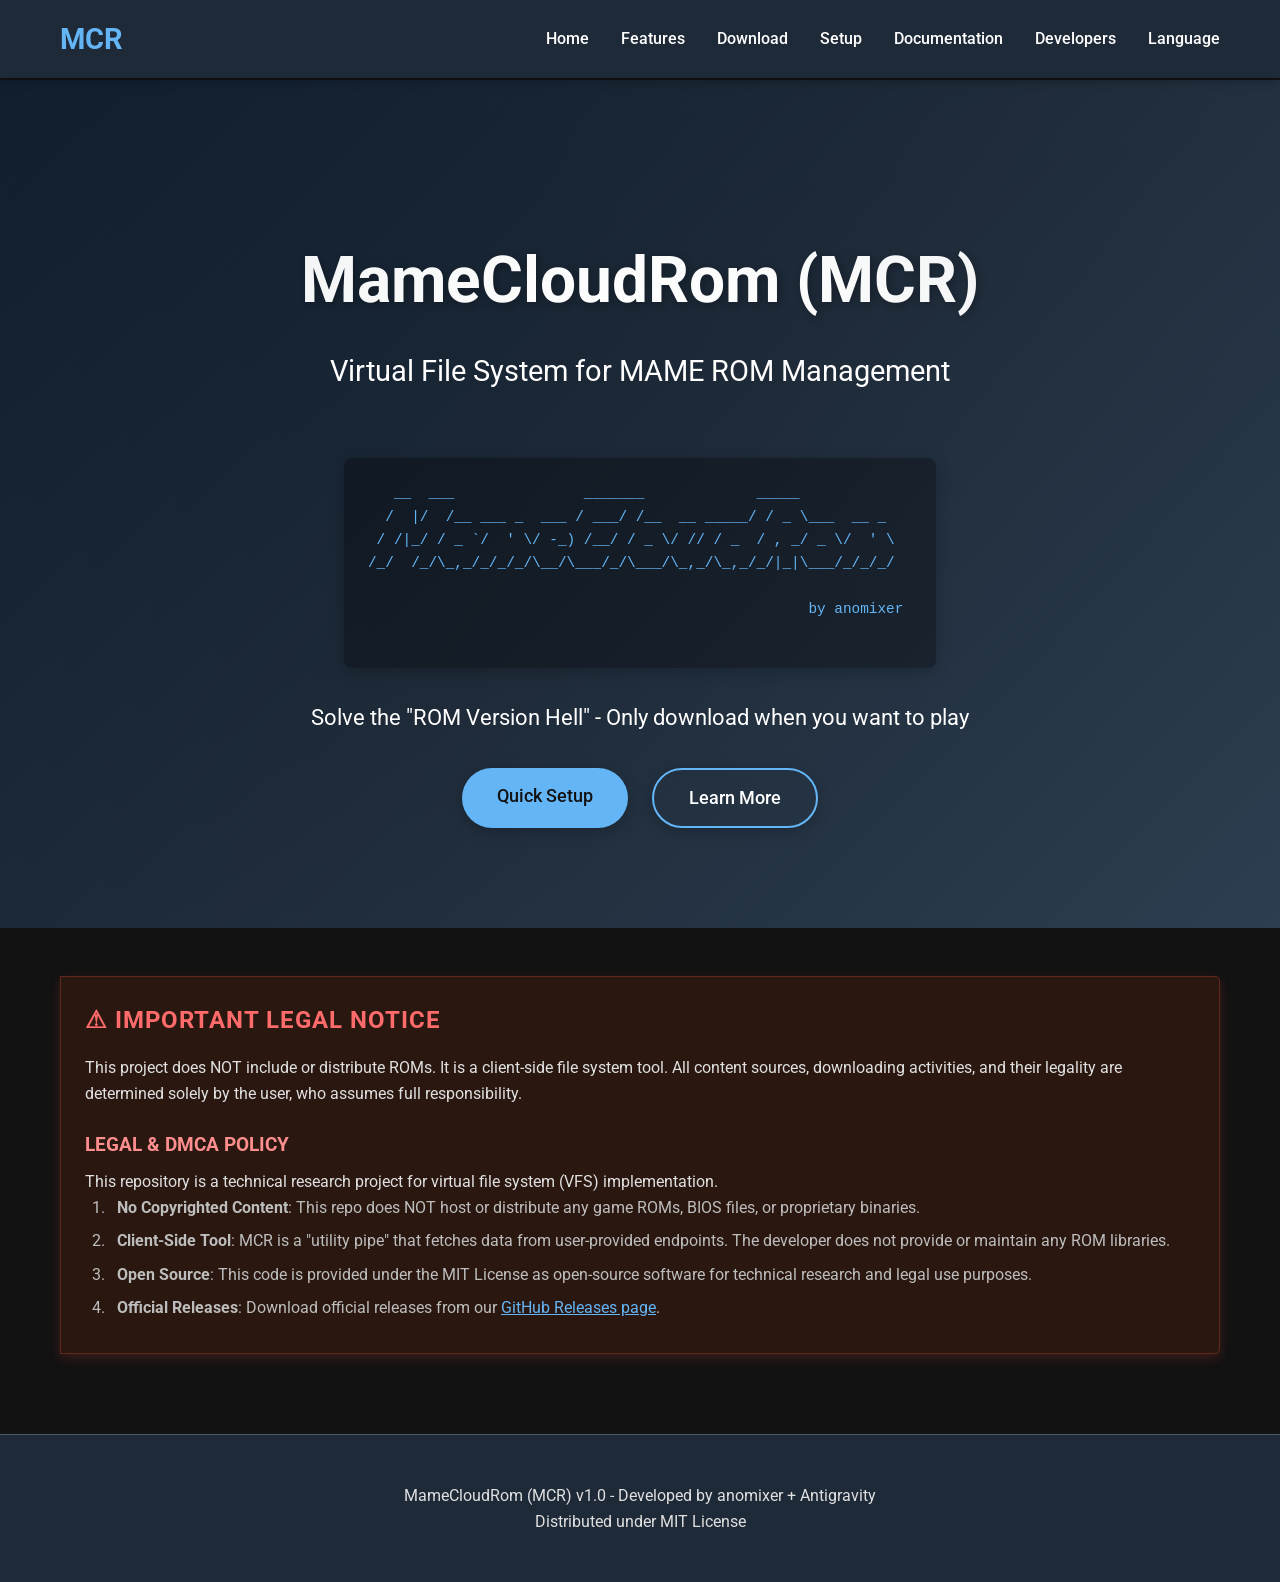
==== index.html @ 8e0c6914 "docs: release clean website branch (static files only)" ====
<!DOCTYPE html>
<html lang="en">
<head>
    <meta charset="UTF-8">
    <meta name="viewport" content="width=device-width, initial-scale=1.0">
    <title>MameCloudRom</title>
    <link rel="stylesheet" href="styles.css">
    <link href="https://fonts.googleapis.com/css2?family=Roboto:wght@300;400;500;700&display=swap" rel="stylesheet">
</head>
<body>
    <header>
        <nav class="navbar">
            <div class="nav-container">
                <div class="logo">
                    <h2>MCR</h2>
                </div>
                <ul class="nav-menu">
                    <li><a href="index.html" data-i18n="nav-home">Home</a></li>
                    <li><a href="features.html" data-i18n="nav-features">Features</a></li>
                    <li><a href="download.html" data-i18n="nav-download">Download</a></li>
                    <li><a href="setup.html" data-i18n="nav-setup">Setup</a></li>
                    <li><a href="docs.html" data-i18n="nav-docs">Documentation</a></li>
                    <li><a href="developers.html" data-i18n="nav-developers">Developers</a></li>
                    <li class="dropdown">
                        <a href="#" class="dropbtn" data-i18n="nav-lang">Language</a>
                        <div class="dropdown-content">
                            <a href="#" onclick="changeLanguage('en')">English</a>
                            <a href="#" onclick="changeLanguage('zh_TW')">繁體中文</a>
                            <a href="#" onclick="changeLanguage('zh_CN')">简体中文</a>
                        </div>
                    </li>
                </ul>
            </div>
        </nav>
    </header>

    <main>
        <section id="home" class="hero">
            <div class="container">
                <div class="hero-content">
                    <h1 data-i18n="hero-title">MameCloudRom</h1>
                    <p class="subtitle" data-i18n="hero-subtitle">Virtual File System for MAME ROM Management</p>
                    <div class="logo-art">
                        <pre>
   __  ___               _______             _____           
  /  |/  /__ ___ _  ___ / ___/ /__  __ _____/ / _ \___  __ _ 
 / /|_/ / _ `/  ' \/ -_) /__/ / _ \/ // / _  / , _/ _ \/  ' \
/_/  /_/\_,_/_/_/_/\__/\___/_/\___/\_,_/\_,_/_/|_|\___/_/_/_/
                                                               
                                                   by anomixer
                        </pre>
                    </div>
                    <p class="tagline" data-i18n="hero-tagline">Solve the "ROM Version Hell" - Only download when you want to play</p>
                    <div class="cta-buttons">
                        <a href="setup.html" class="btn btn-primary" data-i18n="btn-quick-setup">Quick Setup</a>
                        <a href="features.html" class="btn btn-secondary" data-i18n="btn-learn-more">Learn More</a>
                    </div>
                </div>
            </div>
        </section>

        <section id="disclaimer" class="disclaimer">
            <div class="container">
                <div class="disclaimer-box">
                    <div class="important-notice">
                        <h3 data-i18n="disclaimer-title">⚠ Important Legal Notice</h3>
                        <p data-i18n="disclaimer-text">This project does NOT include or distribute ROMs. It is a client-side file system tool.</p>
                        
                        <h4 data-i18n="disclaimer-policy-title">LEGAL & DMCA POLICY</h4>
                        <p data-i18n="disclaimer-policy-intro">This repository is a technical research project for virtual file system (VFS) implementation.</p>
                        <ol>
                            <li data-i18n="disclaimer-item-1"><strong>No Copyrighted Content</strong>: This repo does NOT host or distribute any game ROMs.</li>
                            <li data-i18n="disclaimer-item-2"><strong>Client-Side Tool</strong>: MCR is a "utility pipe" that fetches data.</li>
                            <li data-i18n="disclaimer-item-3"><strong>Open Source</strong>: This code is provided under the MIT License.</li>
                            <li data-i18n="disclaimer-item-4"><strong>Official Releases</strong>: Download from GitHub.</li>
                        </ol>
                    </div>
                </div>
            </div>
        </section>
    </main>

    <footer>
        <div class="container">
            <p data-i18n="footer-text">MameCloudRom (MCR) v1.0 - Developed by anomixer + Antigravity</p>
            <p data-i18n="footer-license">Distributed under MIT License</p>
        </div>
    </footer>

    <script src="script.js"></script>
</body>
</html>
---- styles.css ----
/* Reset and Base Styles */
* {
    margin: 0;
    padding: 0;
    box-sizing: border-box;
}

body {
    font-family: 'Roboto', sans-serif;
    line-height: 1.6;
    color: var(--text-color);
    background-color: var(--bg-color);
    scroll-behavior: smooth;
    transition: background-color, color 0.3s ease;
}

.container {
    max-width: 1200px;
    margin: 0 auto;
    padding: 0 20px;
}

/* Header Styles */
.navbar {
    background-color: var(--header-bg);
    padding: 1rem 0;
    position: fixed;
    width: 100%;
    top: 0;
    z-index: 1000;
    box-shadow: 0 2px 10px rgba(0, 0, 0, 0.3);
    transition: all 0.3s ease;
}

.nav-container {
    max-width: 1200px;
    margin: 0 auto;
    padding: 0 20px;
    display: flex;
    justify-content: space-between;
    align-items: center;
}

.logo h2 {
    color: var(--accent-color);
    font-size: 1.8rem;
    font-weight: bold;
    transition: transform 0.3s ease;
}

.logo h2:hover {
    transform: scale(1.05);
}

.nav-menu {
    display: flex;
    list-style: none;
}

.nav-menu li {
    margin-left: 2rem;
}

.nav-menu a {
    color: white;
    text-decoration: none;
    font-weight: 500;
    transition: color 0.3s ease;
    position: relative;
    padding: 5px 0;
}

.nav-menu a:hover {
    color: var(--accent-color);
}

.nav-menu a::after {
    content: '';
    position: absolute;
    bottom: 0;
    left: 0;
    width: 0;
    height: 2px;
    background-color: var(--accent-color);
    transition: width 0.3s ease;
}

.nav-menu a:hover::after {
    width: 100%;
}

.theme-toggle {
    font-size: 1.2rem;
    padding: 5px !important;
    transition: transform 0.3s ease;
}

.theme-toggle:hover {
    transform: scale(1.2);
    color: var(--accent-color) !important;
}

/* Dropdown styles */
.dropdown {
    position: relative;
    display: inline-block;
}

.dropdown-content {
    display: none;
    position: absolute;
    right: 0;
    background-color: var(--header-bg);
    min-width: 160px;
    box-shadow: 0 8px 16px rgba(0, 0, 0, 0.3);
    z-index: 1;
    border-radius: 4px;
    overflow: hidden;
}

.dropdown-content a {
    color: white;
    padding: 12px 16px;
    display: block;
    transition: background-color 0.3s ease;
}

.dropdown-content a:hover {
    background-color: #2a3a4a;
}

.dropdown:hover .dropdown-content {
    display: block;
}

/* Hero Section */
.hero {
    background: linear-gradient(135deg, #0d1b2a, #1e2a38, #2c3e50);
    color: white;
    padding: 150px 0 100px;
    text-align: center;
    margin-top: 70px;
    position: relative;
    overflow: hidden;
}

.hero::before {
    content: '';
    position: absolute;
    top: 0;
    left: 0;
    width: 100%;
    height: 100%;
    background: radial-gradient(circle, transparent 20%, #2c3e50 150%);
    opacity: 0.2;
}

.hero h1 {
    font-size: 4rem;
    margin-bottom: 1rem;
    text-shadow: 2px 2px 8px rgba(0, 0, 0, 0.3);
    animation: fadeInUp 1s ease;
}

.subtitle {
    font-size: 1.8rem;
    margin-bottom: 2rem;
    opacity: 0.9;
    animation: fadeInUp 1s ease 0.2s both;
}

.logo-art {
    display: flex;
    justify-content: center;
}

.logo-art pre {
    color: var(--accent-color);
    font-size: 0.9rem;
    margin: 2rem auto;
    max-width: 800px;
    background: rgba(0, 0, 0, 0.3);
    padding: 1.5rem;
    border-radius: 8px;
    overflow-x: auto;
    box-shadow: 0 4px 15px rgba(0, 0, 0, 0.2);
    animation: fadeInUp 1s ease 0.4s both;
    white-space: pre;
    text-align: left;
}

.tagline {
    font-size: 1.4rem;
    margin-bottom: 2rem;
    max-width: 800px;
    margin-left: auto;
    margin-right: auto;
    animation: fadeInUp 1s ease 0.6s both;
}

.cta-buttons {
    display: flex;
    justify-content: center;
    gap: 1.5rem;
    flex-wrap: wrap;
    animation: fadeInUp 1s ease 0.8s both;
}

.btn {
    display: inline-block;
    padding: 14px 35px;
    border-radius: 50px;
    text-decoration: none;
    font-weight: 500;
    transition: all 0.3s ease;
    cursor: pointer;
    font-size: 1.1rem;
    border: none;
    outline: none;
    position: relative;
    overflow: hidden;
    box-shadow: 0 4px 15px rgba(0, 0, 0, 0.2);
}

.btn-primary {
    background-color: var(--accent-color);
    color: var(--bg-color);
}

.btn-primary:hover {
    background-color: #42a5f5;
    color: white;
    transform: translateY(-3px);
    box-shadow: 0 6px 20px rgba(0, 0, 0, 0.25);
}

.btn-secondary {
    background-color: transparent;
    color: white;
    border: 2px solid var(--accent-color);
}

.btn-secondary:hover {
    background-color: var(--accent-color);
    color: white;
    transform: translateY(-3px);
    box-shadow: 0 6px 20px rgba(0, 0, 0, 0.25);
}

/* Main Content Adjustment for Fixed Navbar */
main {
    margin-top: 80px;
}

/* Sections */
section {
    padding: 40px 0;
}

.features-intro,
.setup-intro,
.download-intro,
.docs-intro,
.dev-intro {
    background: var(--section-bg);
    padding: 60px 0;
    text-align: center;
}

.features-intro h1,
.setup-intro h1,
.download-intro h1,
.docs-intro h1,
.dev-intro h1 {
    font-size: 2.5rem;
    color: var(--accent-color);
    margin-bottom: 1rem;
}

.features-intro p,
.setup-intro p,
.download-intro p,
.docs-intro p,
.dev-intro p {
    font-size: 1.2rem;
    color: var(--secondary-text);
    max-width: 700px;
    margin: 0 auto;
}

/* Link styles */
a {
    color: var(--accent-color);
    text-decoration: none;
    transition: color 0.3s ease;
}

a:hover {
    color: #42a5f5;
    text-decoration: underline;
}

/* Links inside content blocks */
.disclaimer-box a,
.version-card a,
.prereq-item a,
.dependency-item a {
    color: var(--accent-color);
    text-decoration: underline;
}

.disclaimer-box a:hover,
.version-card a:hover,
.prereq-item a:hover,
.dependency-item a:hover {
    color: #42a5f5;
    text-decoration: underline;
}

/* Features Grid */
.features-grid {
    background-color: var(--bg-color);
}

.features-grid .container {
    display: grid;
    grid-template-columns: repeat(3, 1fr);
    gap: 1.5rem;
    padding: 2rem 0;
    max-width: 1200px;
    margin: 0 auto;
}

.feature-card {
    background: var(--card-bg);
    border-radius: 10px;
    padding: 1.5rem;
    margin: 0;
    box-shadow: 0 5px 15px rgba(0, 0, 0, 0.3);
    transition: transform 0.3s ease, box-shadow 0.3s ease;
    text-align: center;
    border: 1px solid var(--border-color);
    align-self: stretch;
}

.feature-card:hover {
    transform: translateY(-10px);
    box-shadow: 0 15px 30px rgba(0, 0, 0, 0.4);
}

.feature-card h3 {
    color: var(--accent-color);
    margin-bottom: 1rem;
    font-size: 1.4rem;
}

.feature-card p {
    color: var(--secondary-text);
}

.tech-grid {
    display: grid;
    grid-template-columns: repeat(auto-fit, minmax(300px, 1fr));
    gap: 1.5rem;
    margin-top: 1rem;
}

.tech-item {
    background: var(--card-bg);
    border-radius: 10px;
    padding: 1.5rem;
    box-shadow: 0 5px 15px rgba(0, 0, 0, 0.3);
    text-align: center;
    border: 1px solid var(--light-border);
}

.tech-item h4 {
    color: var(--accent-color);
    margin-bottom: 0.5rem;
}

/* Prerequisites */
.prereq-grid {
    display: grid;
    grid-template-columns: repeat(auto-fit, minmax(300px, 1fr));
    gap: 1.5rem;
    margin-top: 1rem;
}

.prereq-item {
    background: var(--card-bg);
    border-radius: 10px;
    padding: 1.5rem;
    box-shadow: 0 5px 15px rgba(0, 0, 0, 0.3);
    border: 1px solid var(--border-color);
}

.prereq-item h3 {
    color: var(--accent-color);
    margin-bottom: 0.5rem;
}

.prereq-item p {
    color: var(--secondary-text);
}

/* Setup Steps */
.setup-steps {
    margin-top: 1rem;
    counter-reset: step-counter;
    list-style: none;
    padding: 0;
}

.setup-steps li {
    counter-increment: step-counter;
    margin-bottom: 2rem;
    padding-left: 2rem;
    position: relative;
    background: var(--card-bg);
    padding: 1.5rem;
    border-radius: 8px;
    box-shadow: 0 5px 15px rgba(0, 0, 0, 0.3);
    border: 1px solid var(--light-border);
}

.setup-steps li::before {
    content: counter(step-counter);
    position: absolute;
    left: -1.5rem;
    top: -0.5rem;
    background: var(--accent-color);
    color: white;
    width: 2.5rem;
    height: 2.5rem;
    border-radius: 50%;
    display: flex;
    align-items: center;
    justify-content: center;
    font-weight: bold;
    font-size: 1.2rem;
}

.setup-steps h3 {
    color: var(--accent-color);
    margin-bottom: 0.5rem;
    font-size: 1.3rem;
    font-weight: 600;
}

.code-block {
    background: var(--card-bg);
    color: var(--highlight-text);
    padding: 1.5rem;
    border-radius: 8px;
    overflow-x: auto;
    margin: 1.5rem 0;
    box-shadow: 0 5px 15px rgba(0, 0, 0, 0.3);
    border: 1px solid var(--light-border);
}

.code-block pre {
    margin: 0;
    font-family: monospace;
    font-size: 1rem;
    line-height: 1.4;
}

.options-list {
    margin-top: 1rem;
}

.options-list li {
    margin-bottom: 0.8rem;
    padding-left: 1rem;
}

/* Download Page */
.post-download-info {
    text-align: center;
    margin-top: 1rem;
    padding: 1.5rem;
    background-color: var(--card-bg);
    border-radius: 8px;
    border: 1px solid var(--light-border);
}

.post-download-info p {
    margin: 0;
    color: var(--secondary-text);
    font-size: 1.1rem;
}

.post-download-info a {
    color: var(--accent-color);
    text-decoration: underline;
    font-weight: 500;
}

.post-download-info a:hover {
    color: #42a5f5;
}

.version-card {
    background: var(--card-bg);
    border-radius: 10px;
    padding: 2rem;
    box-shadow: 0 5px 15px rgba(0, 0, 0, 0.3);
    margin: 2rem 0;
    border: 1px solid var(--light-border);
}

.release-notes {
    margin-top: 1rem;
}

.release-notes li {
    margin-bottom: 0.5rem;
    padding-left: 1rem;
}

.release-card {
    background: var(--card-bg);
    border-radius: 15px;
    padding: 3rem;
    box-shadow: 0 10px 30px rgba(0, 0, 0, 0.5);
    border: 1px solid var(--border-color);
}

.release-card h2 {
    margin-bottom: 2rem;
    text-align: center;
    color: var(--accent-color);
}

.download-grid {
    display: grid;
    grid-template-columns: repeat(auto-fit, minmax(280px, 1fr));
    gap: 2rem;
}

.download-item {
    background: rgba(255, 255, 255, 0.03);
    padding: 2rem;
    border-radius: 12px;
    border: 1px solid var(--light-border);
    display: flex;
    flex-direction: column;
    align-items: center;
    text-align: center;
    transition: all 0.3s ease;
}

.download-item:hover {
    transform: translateY(-5px);
    background: rgba(255, 255, 255, 0.06);
    border-color: var(--accent-color);
}

.download-item h3 {
    margin-bottom: 1rem;
    color: white;
}

.download-item p {
    margin-bottom: 2.5rem;
    /* Increased spacing between text and button */
    color: var(--secondary-text);
    font-size: 1rem;
    min-height: 3rem;
    /* Keep buttons aligned */
}

.download-item .btn {
    width: 100%;
    max-width: 220px;
}

.post-download-info {
    text-align: center;
    margin-top: 3rem;
    padding: 2rem;
    background: rgba(100, 181, 246, 0.05);
    border-radius: 12px;
    border: 1px dashed var(--accent-color);
}

.post-download-info p {
    color: var(--secondary-text);
    font-size: 1.1rem;
    line-height: 1.8;
}

.post-download-info a {
    color: var(--accent-color);
    font-weight: bold;
    text-decoration: underline;
}

.download-card h3 {
    color: var(--accent-color);
    margin-bottom: 1rem;
}

.download-button-container {
    margin: 1.5rem 0;
}

.script-downloads {
    display: flex;
    flex-direction: column;
    gap: 1rem;
}

.file-info {
    color: #7f8c8d;
    font-size: 0.9rem;
    margin: 0.5rem 0;
}

.build-steps {
    margin-top: 1rem;
    counter-reset: build-step-counter;
    list-style: none;
    padding: 0;
}

.build-steps li {
    counter-increment: build-step-counter;
    margin-bottom: 2rem;
    padding-left: 2rem;
    position: relative;
    background: var(--card-bg);
    padding: 1.5rem;
    border-radius: 8px;
    box-shadow: 0 5px 15px rgba(0, 0, 0, 0.3);
    border: 1px solid var(--light-border);
}

.build-steps li::before {
    content: counter(build-step-counter);
    position: absolute;
    left: -1.5rem;
    top: -0.5rem;
    background: var(--accent-color);
    color: white;
    width: 2.5rem;
    height: 2.5rem;
    border-radius: 50%;
    display: flex;
    align-items: center;
    justify-content: center;
    font-weight: bold;
    font-size: 1.2rem;
}

.dependency-grid {
    display: grid;
    grid-template-columns: repeat(auto-fit, minmax(300px, 1fr));
    gap: 1.5rem;
    margin-top: 1rem;
}

.dependency-item {
    background: var(--card-bg);
    border-radius: 10px;
    padding: 1.5rem;
    box-shadow: 0 5px 15px rgba(0, 0, 0, 0.3);
    border: 1px solid var(--light-border);
}

.dependency-item h3 {
    color: var(--accent-color);
    margin-bottom: 1rem;
}

/* Documentation Page */
.motivation {
    padding: 4rem 0 2rem 0;
    margin-top: 2rem;
    margin-bottom: 2rem;
    border-top: 1px solid var(--light-border);
    border-bottom: 1px solid var(--light-border);
    background-color: var(--card-bg);
}

.motivation p {
    margin-bottom: 1.5rem;
    line-height: 1.7;
}

.process-diagram {
    display: flex;
    flex-direction: column;
    gap: 1.5rem;
    margin-top: 1rem;
}

.step {
    display: flex;
    align-items: center;
    background: var(--card-bg);
    padding: 1.5rem;
    border-radius: 10px;
    box-shadow: 0 5px 15px rgba(0, 0, 0, 0.3);
    border: 1px solid var(--light-border);
    gap: 1rem;
}

.step-number {
    display: flex;
    align-items: center;
    justify-content: center;
    width: 40px;
    height: 40px;
    background: var(--accent-color);
    color: white;
    border-radius: 50%;
    font-weight: bold;
    margin-right: 1rem;
    flex-shrink: 0;
}

.step h3,
.step p {
    margin: 0;
}

.step h3 {
    margin: 0;
}

.arch-group {
    display: grid;
    gap: 1.5rem;
    margin-top: 1.5rem;
}

.core-group {
    grid-template-columns: repeat(3, 1fr);
}

.data-group {
    grid-template-columns: repeat(2, 1fr);
    max-width: 800px;
    margin-left: auto;
    margin-right: auto;
}

@media (max-width: 992px) {

    .core-group,
    .data-group {
        grid-template-columns: repeat(auto-fit, minmax(250px, 1fr));
    }
}

.component {
    background: var(--card-bg);
    padding: 1.5rem;
    border-radius: 10px;
    box-shadow: 0 5px 15px rgba(0, 0, 0, 0.3);
    text-align: center;
    border: 1px solid var(--light-border);
}

.component h3 {
    color: var(--accent-color);
    margin-bottom: 0.5rem;
}

.scope-section {
    margin: 1rem 0;
}

.scope-section h3 {
    color: var(--accent-color);
    margin-bottom: 1rem;
    padding-bottom: 0.5rem;
    border-bottom: 2px solid var(--accent-color);
}

.version-history {
    margin-top: 1rem;
}

.version-entry {
    background: var(--card-bg);
    padding: 1.5rem;
    border-radius: 10px;
    box-shadow: 0 5px 15px rgba(0, 0, 0, 0.3);
    margin-bottom: 1.5rem;
    border: 1px solid var(--light-border);
}

.version-entry h3 {
    color: var(--accent-color);
    margin-bottom: 0.5rem;
}

/* Disclaimer Section */
.disclaimer {
    padding: 3rem 0;
    background-color: var(--bg-color);
}

.disclaimer-box {
    background-color: #2a1810;
    border-left: 5px solid #e74c3c;
    padding: 1.5rem;
    border-radius: 0 5px 5px 0;
    box-shadow: 0 4px 12px rgba(231, 76, 60, 0.2);
    border: 1px solid rgba(231, 76, 60, 0.3);
}

.important-notice h3 {
    color: #ff6b6b;
    margin-bottom: 1rem;
    font-size: 1.5rem;
    font-weight: bold;
    text-transform: uppercase;
    letter-spacing: 1px;
}

.important-notice h4 {
    color: #ff8e8e;
    margin: 1.5rem 0 0.5rem 0;
    font-size: 1.2rem;
}

.important-notice ol {
    padding-left: 1.5rem;
}

.important-notice li {
    margin-bottom: 0.5rem;
    padding-left: 0.5rem;
    color: var(--secondary-text);
}

/* Footer */
footer {
    background-color: var(--header-bg);
    color: var(--text-color);
    text-align: center;
    padding: 3rem 0;
    margin-top: 2rem;
    border-top: 1px solid var(--light-border);
}

/* Dark theme variables */
:root {
    --bg-color: #121212;
    --text-color: #e0e0e0;
    --card-bg: #1e2a38;
    --header-bg: #1e2a38;
    --accent-color: #64b5f6;
    --section-bg: linear-gradient(to bottom, #1e2a38, #121212);
    --border-color: #303f4f;
    --highlight-text: #ffffff;
    --secondary-text: #bdbdbd;
    --light-border: #4a5a6a;
}

/* Apply dark theme variables */
body {
    background-color: var(--bg-color);
    color: var(--text-color);
}

/* Animations */
@keyframes fadeInUp {
    from {
        opacity: 0;
        transform: translateY(30px);
    }

    to {
        opacity: 1;
        transform: translateY(0);
    }
}

/* Responsive Design */
@media (max-width: 768px) {
    .nav-container {
        flex-direction: column;
        padding-top: 0.5rem;
        padding-bottom: 0.5rem;
    }

    .nav-menu {
        margin-top: 1rem;
        flex-wrap: wrap;
        justify-content: center;
    }

    .nav-menu li {
        margin: 0.5rem;
    }

    .hero h1 {
        font-size: 2.8rem;
    }

    .subtitle {
        font-size: 1.4rem;
    }

    .logo-art pre {
        font-size: 0.7rem;
        padding: 0.8rem;
    }

    .cta-buttons {
        flex-direction: column;
        align-items: center;
    }

    .btn {
        width: 220px;
        margin-bottom: 15px;
    }

    .container {
        padding: 0 15px;
    }

    main {
        margin-top: 100px;
    }

    section {
        padding: 30px 0;
    }

    .features-intro h1,
    .setup-intro h1,
    .download-intro h1,
    .docs-intro h1,
    .dev-intro h1 {
        font-size: 2rem;
    }

    .feature-card {
        padding: 1rem;
        margin: 0.5rem;
    }

    .tech-grid {
        grid-template-columns: repeat(auto-fit, minmax(200px, 1fr));
    }

    .step {
        flex-direction: column;
    }

    .step-number {
        margin-bottom: 1rem;
    }
}

@media (max-width: 480px) {
    main {
        margin-top: 90px;
    }

    .hero h1 {
        font-size: 2.2rem;
    }

    .subtitle {
        font-size: 1.1rem;
    }

    .logo-art pre {
        font-size: 0.6rem;
        padding: 0.5rem;
    }

    .btn {
        width: 200px;
        padding: 12px 20px;
        font-size: 1rem;
    }

    .features-intro h1,
    .setup-intro h1,
    .download-intro h1,
    .docs-intro h1,
    .dev-intro h1 {
        font-size: 1.8rem;
    }

    .feature-card {
        padding: 0.8rem;
        margin: 0.4rem;
    }

    .tech-grid {
        grid-template-columns: repeat(auto-fit, minmax(150px, 1fr));
    }
}
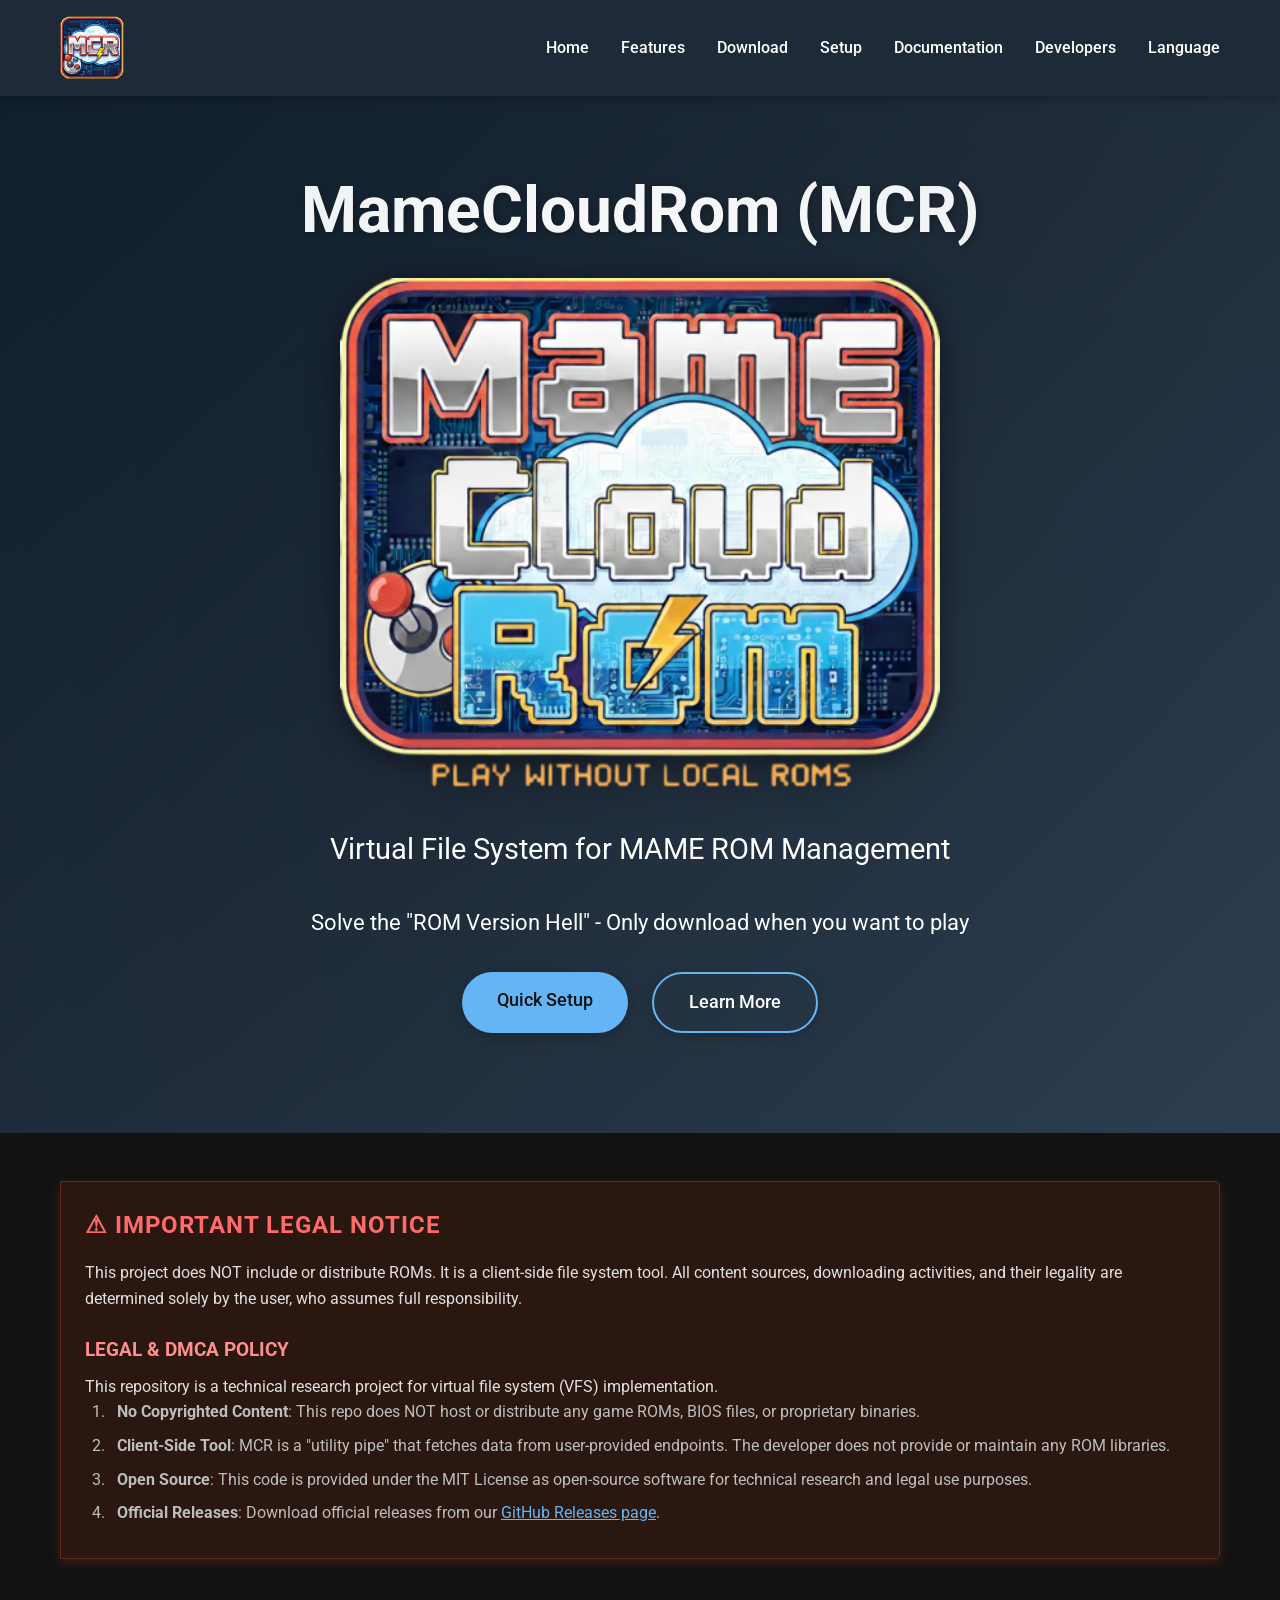
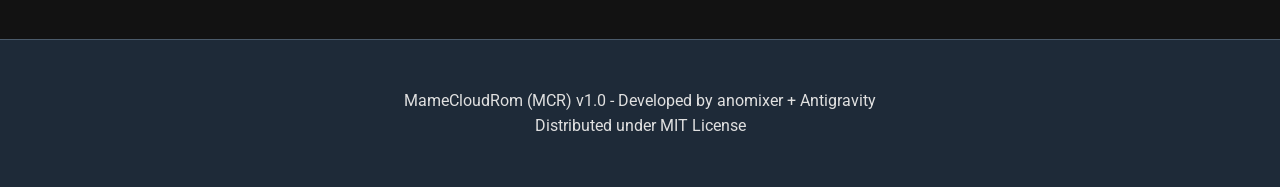
==== commit 56d0a645: "Update logo and UI polish: Replace text logo with image, adjust hero section spacing" ====
--- a/index.html
+++ b/index.html
@@ -1,5 +1,6 @@
 <!DOCTYPE html>
 <html lang="en">
+
 <head>
     <meta charset="UTF-8">
     <meta name="viewport" content="width=device-width, initial-scale=1.0">
@@ -7,12 +8,15 @@
     <link rel="stylesheet" href="styles.css">
     <link href="https://fonts.googleapis.com/css2?family=Roboto:wght@300;400;500;700&display=swap" rel="stylesheet">
 </head>
+
 <body>
     <header>
         <nav class="navbar">
             <div class="nav-container">
                 <div class="logo">
-                    <h2>MCR</h2>
+                    <a href="index.html">
+                        <img src="mamecloudrom_logo_nobg-t.png" alt="MameCloudRom" class="logo-img">
+                    </a>
                 </div>
                 <ul class="nav-menu">
                     <li><a href="index.html" data-i18n="nav-home">Home</a></li>
@@ -39,18 +43,12 @@
             <div class="container">
                 <div class="hero-content">
                     <h1 data-i18n="hero-title">MameCloudRom</h1>
+                    <div class="hero-logo-container">
+                        <img src="mamecloudrom_nobg-t.png" alt="MameCloudRom" class="hero-main-logo">
+                    </div>
                     <p class="subtitle" data-i18n="hero-subtitle">Virtual File System for MAME ROM Management</p>
-                    <div class="logo-art">
-                        <pre>
-   __  ___               _______             _____           
-  /  |/  /__ ___ _  ___ / ___/ /__  __ _____/ / _ \___  __ _ 
- / /|_/ / _ `/  ' \/ -_) /__/ / _ \/ // / _  / , _/ _ \/  ' \
-/_/  /_/\_,_/_/_/_/\__/\___/_/\___/\_,_/\_,_/_/|_|\___/_/_/_/
-                                                               
-                                                   by anomixer
-                        </pre>
-                    </div>
-                    <p class="tagline" data-i18n="hero-tagline">Solve the "ROM Version Hell" - Only download when you want to play</p>
+                    <p class="tagline" data-i18n="hero-tagline">Solve the "ROM Version Hell" - Only download when you
+                        want to play</p>
                     <div class="cta-buttons">
                         <a href="setup.html" class="btn btn-primary" data-i18n="btn-quick-setup">Quick Setup</a>
                         <a href="features.html" class="btn btn-secondary" data-i18n="btn-learn-more">Learn More</a>
@@ -64,15 +62,21 @@
                 <div class="disclaimer-box">
                     <div class="important-notice">
                         <h3 data-i18n="disclaimer-title">⚠ Important Legal Notice</h3>
-                        <p data-i18n="disclaimer-text">This project does NOT include or distribute ROMs. It is a client-side file system tool.</p>
-                        
+                        <p data-i18n="disclaimer-text">This project does NOT include or distribute ROMs. It is a
+                            client-side file system tool.</p>
+
                         <h4 data-i18n="disclaimer-policy-title">LEGAL & DMCA POLICY</h4>
-                        <p data-i18n="disclaimer-policy-intro">This repository is a technical research project for virtual file system (VFS) implementation.</p>
+                        <p data-i18n="disclaimer-policy-intro">This repository is a technical research project for
+                            virtual file system (VFS) implementation.</p>
                         <ol>
-                            <li data-i18n="disclaimer-item-1"><strong>No Copyrighted Content</strong>: This repo does NOT host or distribute any game ROMs.</li>
-                            <li data-i18n="disclaimer-item-2"><strong>Client-Side Tool</strong>: MCR is a "utility pipe" that fetches data.</li>
-                            <li data-i18n="disclaimer-item-3"><strong>Open Source</strong>: This code is provided under the MIT License.</li>
-                            <li data-i18n="disclaimer-item-4"><strong>Official Releases</strong>: Download from GitHub.</li>
+                            <li data-i18n="disclaimer-item-1"><strong>No Copyrighted Content</strong>: This repo does
+                                NOT host or distribute any game ROMs.</li>
+                            <li data-i18n="disclaimer-item-2"><strong>Client-Side Tool</strong>: MCR is a "utility pipe"
+                                that fetches data.</li>
+                            <li data-i18n="disclaimer-item-3"><strong>Open Source</strong>: This code is provided under
+                                the MIT License.</li>
+                            <li data-i18n="disclaimer-item-4"><strong>Official Releases</strong>: Download from GitHub.
+                            </li>
                         </ol>
                     </div>
                 </div>
@@ -89,4 +93,5 @@
 
     <script src="script.js"></script>
 </body>
+
 </html>
--- a/styles.css
+++ b/styles.css
@@ -41,14 +41,20 @@
     align-items: center;
 }
 
-.logo h2 {
-    color: var(--accent-color);
-    font-size: 1.8rem;
-    font-weight: bold;
+.logo a {
+    text-decoration: none;
+    display: flex;
+    align-items: center;
+}
+
+.logo-img {
+    height: 64px;
+    width: auto;
+    display: block;
     transition: transform 0.3s ease;
 }
 
-.logo h2:hover {
+.logo-img:hover {
     transform: scale(1.05);
 }
 
@@ -137,9 +143,9 @@
 .hero {
     background: linear-gradient(135deg, #0d1b2a, #1e2a38, #2c3e50);
     color: white;
-    padding: 150px 0 100px;
+    padding: 80px 0 100px;
     text-align: center;
-    margin-top: 70px;
+    margin-top: 40px;
     position: relative;
     overflow: hidden;
 }
@@ -162,31 +168,25 @@
     animation: fadeInUp 1s ease;
 }
 
+.hero-logo-container {
+    display: flex;
+    justify-content: center;
+    margin-bottom: 2rem;
+    animation: fadeInUp 1s ease;
+}
+
+.hero-main-logo {
+    max-width: 600px;
+    width: 90%;
+    height: auto;
+    filter: drop-shadow(0 5px 15px rgba(0, 0, 0, 0.5));
+}
+
 .subtitle {
     font-size: 1.8rem;
     margin-bottom: 2rem;
     opacity: 0.9;
     animation: fadeInUp 1s ease 0.2s both;
-}
-
-.logo-art {
-    display: flex;
-    justify-content: center;
-}
-
-.logo-art pre {
-    color: var(--accent-color);
-    font-size: 0.9rem;
-    margin: 2rem auto;
-    max-width: 800px;
-    background: rgba(0, 0, 0, 0.3);
-    padding: 1.5rem;
-    border-radius: 8px;
-    overflow-x: auto;
-    box-shadow: 0 4px 15px rgba(0, 0, 0, 0.2);
-    animation: fadeInUp 1s ease 0.4s both;
-    white-space: pre;
-    text-align: left;
 }
 
 .tagline {
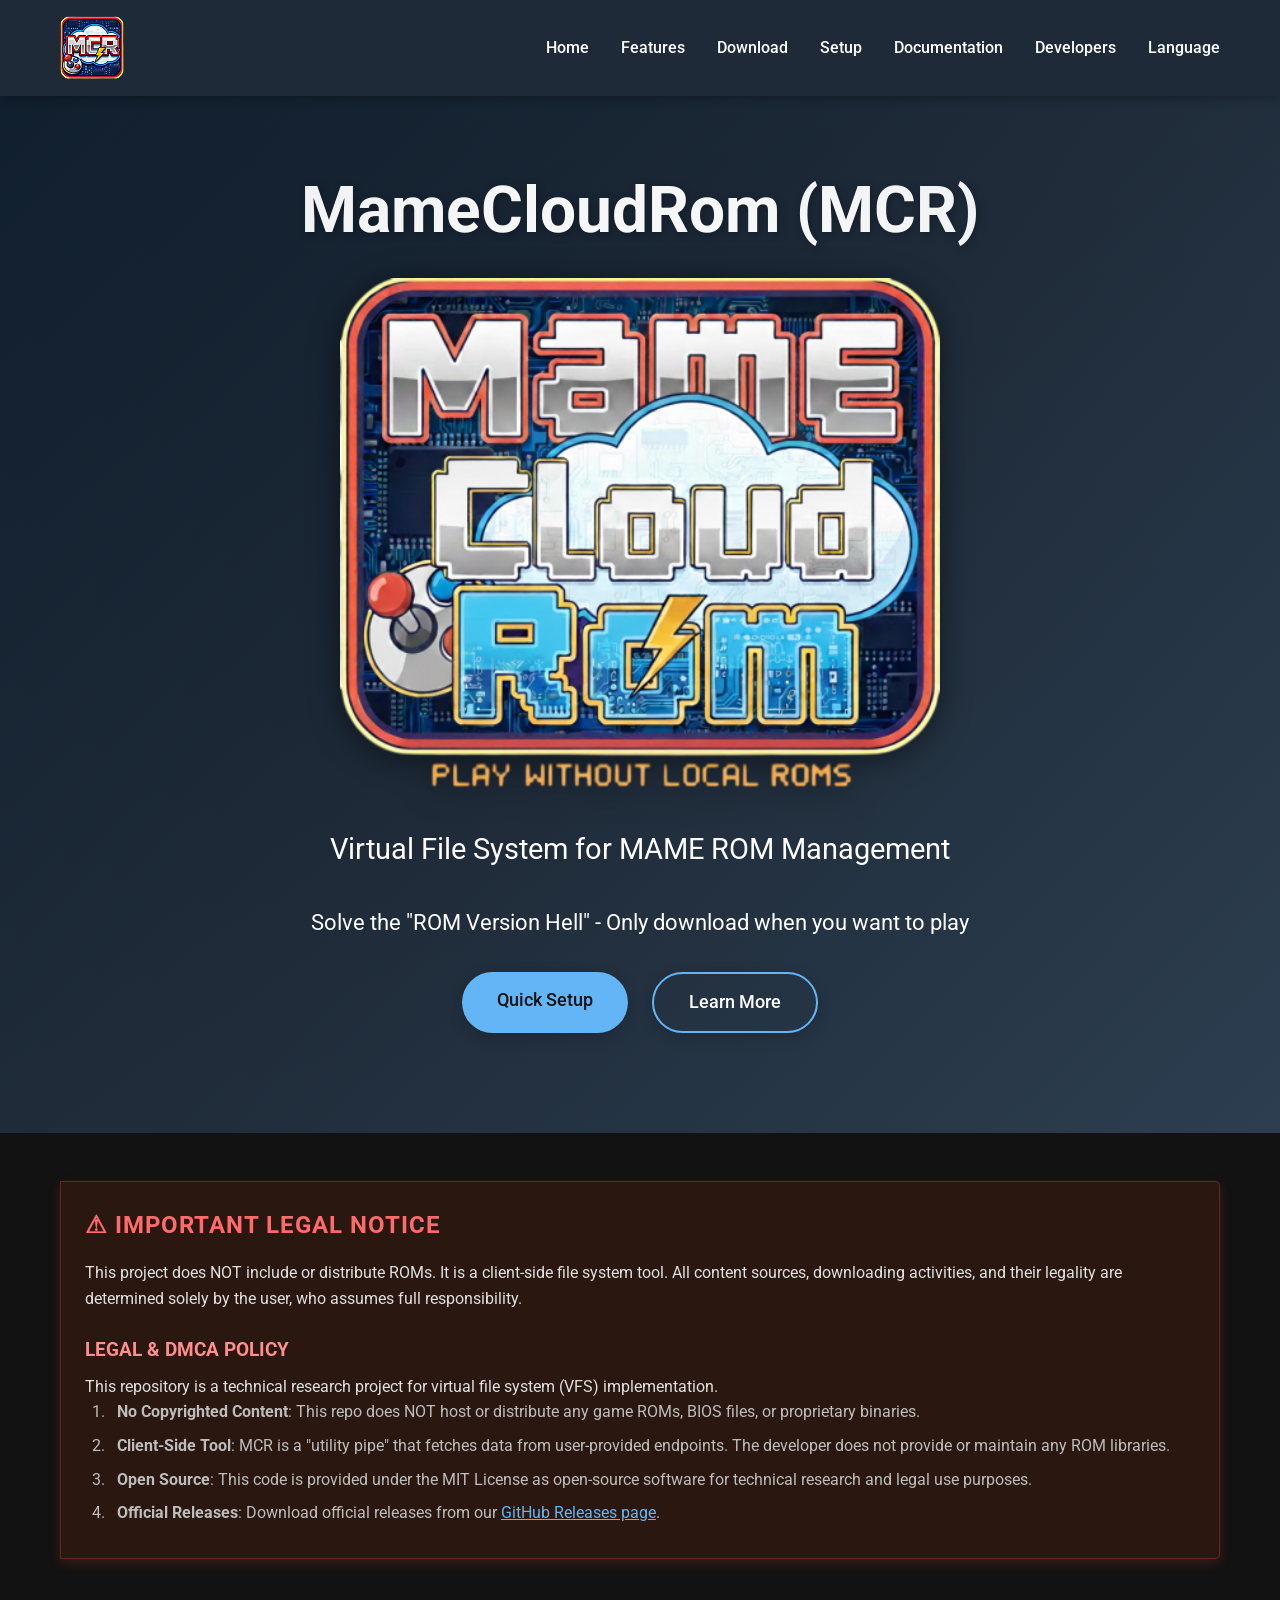
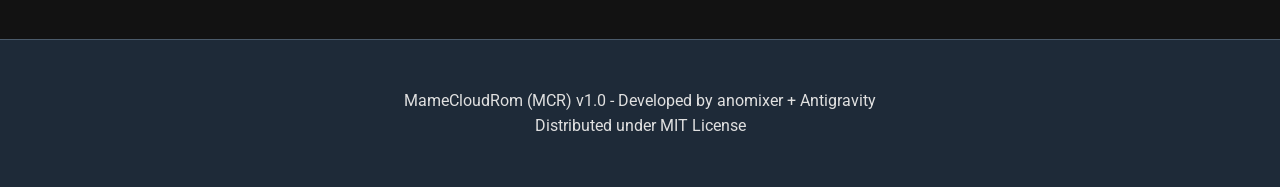
==== commit 7b6ea35d: "feat: add favicon to all pages" ====
--- a/index.html
+++ b/index.html
@@ -6,6 +6,7 @@
     <meta name="viewport" content="width=device-width, initial-scale=1.0">
     <title>MameCloudRom</title>
     <link rel="stylesheet" href="styles.css">
+    <link rel="icon" type="image/png" href="mamecloudrom_logo_nobg-t.png">
     <link href="https://fonts.googleapis.com/css2?family=Roboto:wght@300;400;500;700&display=swap" rel="stylesheet">
 </head>
 
